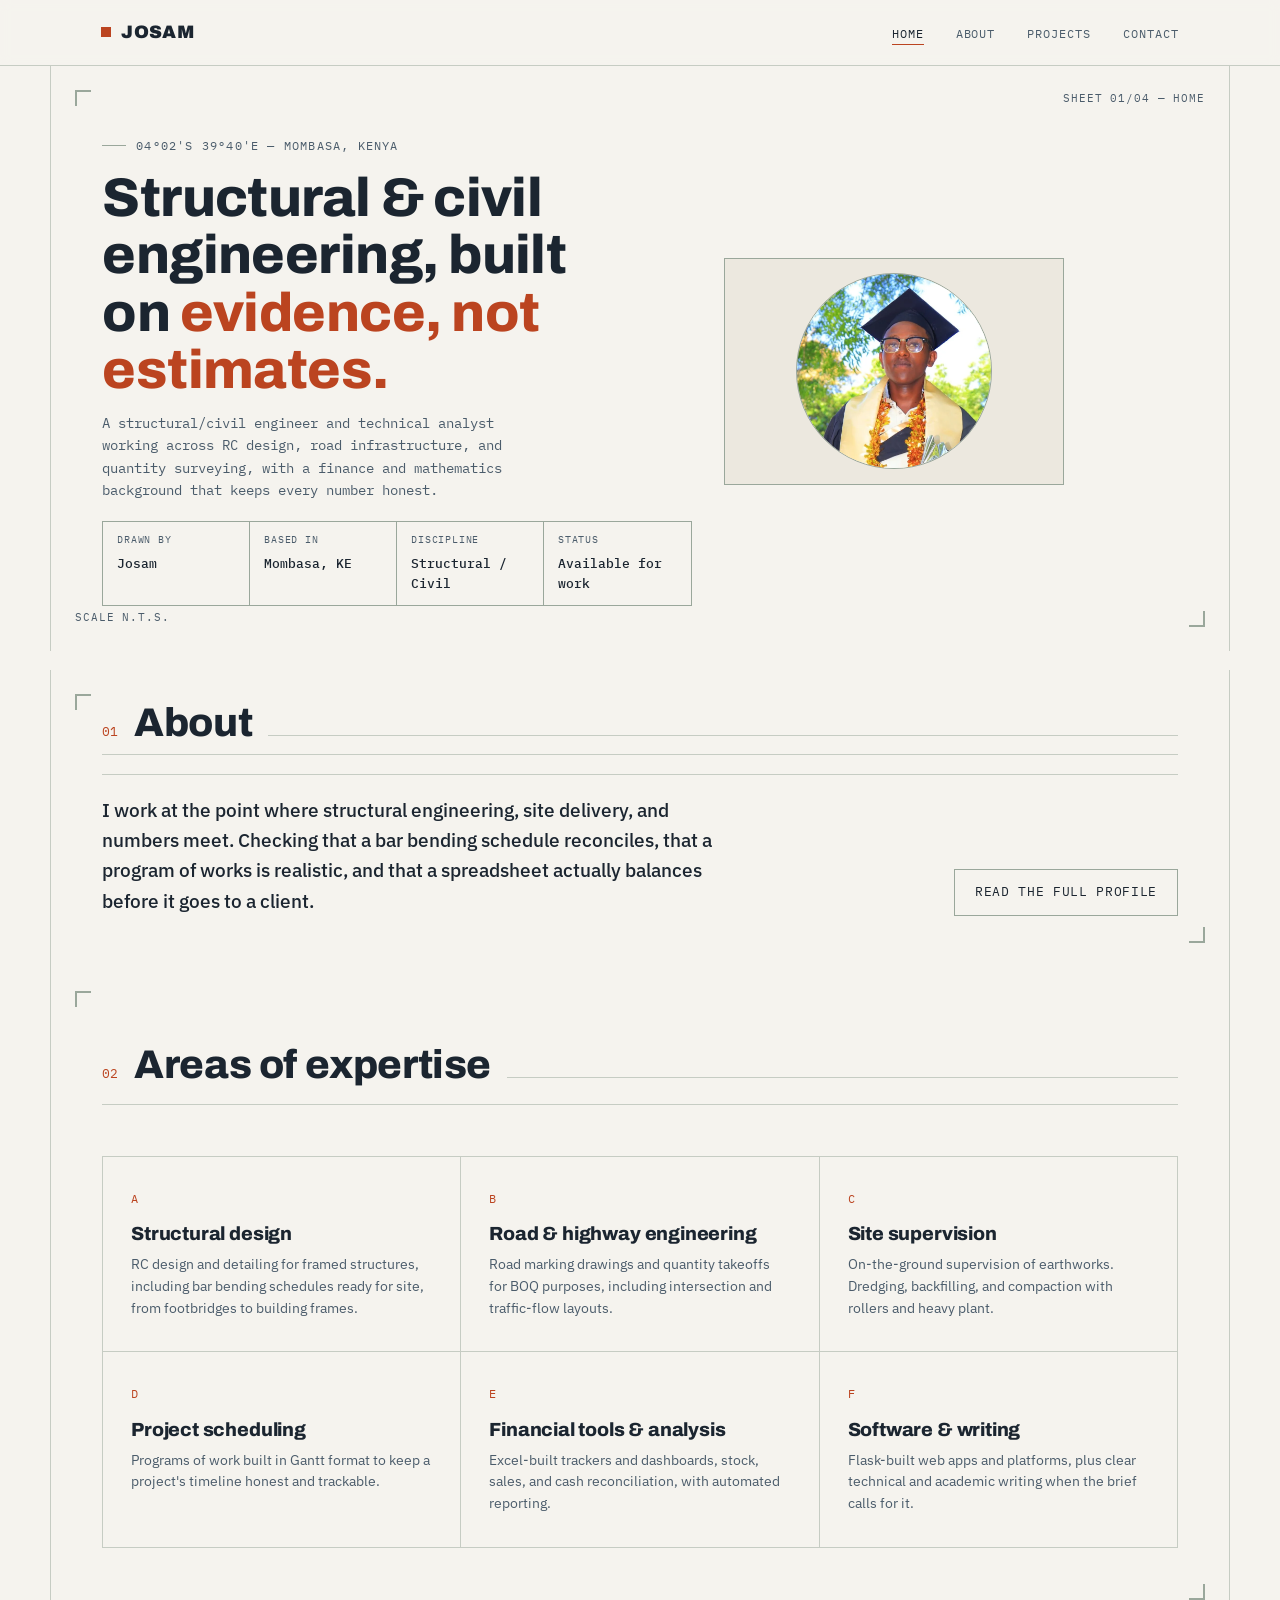
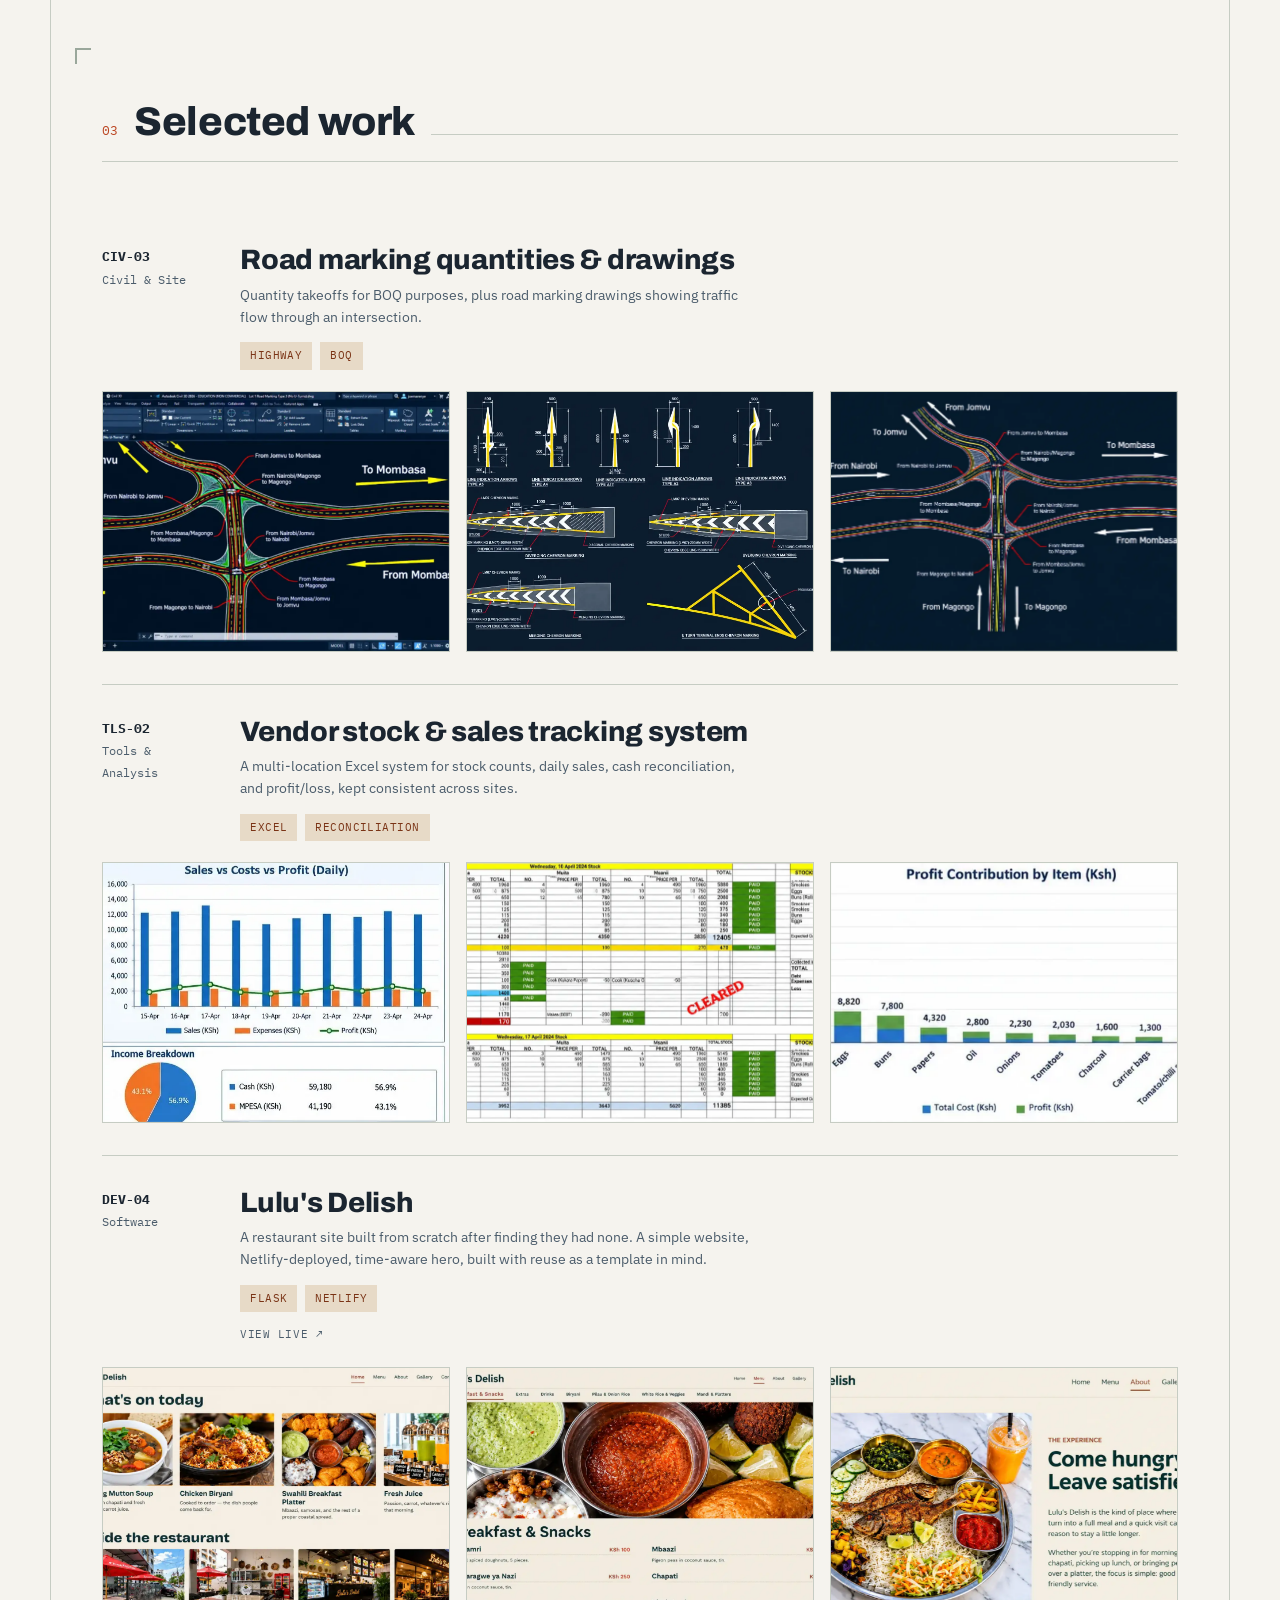
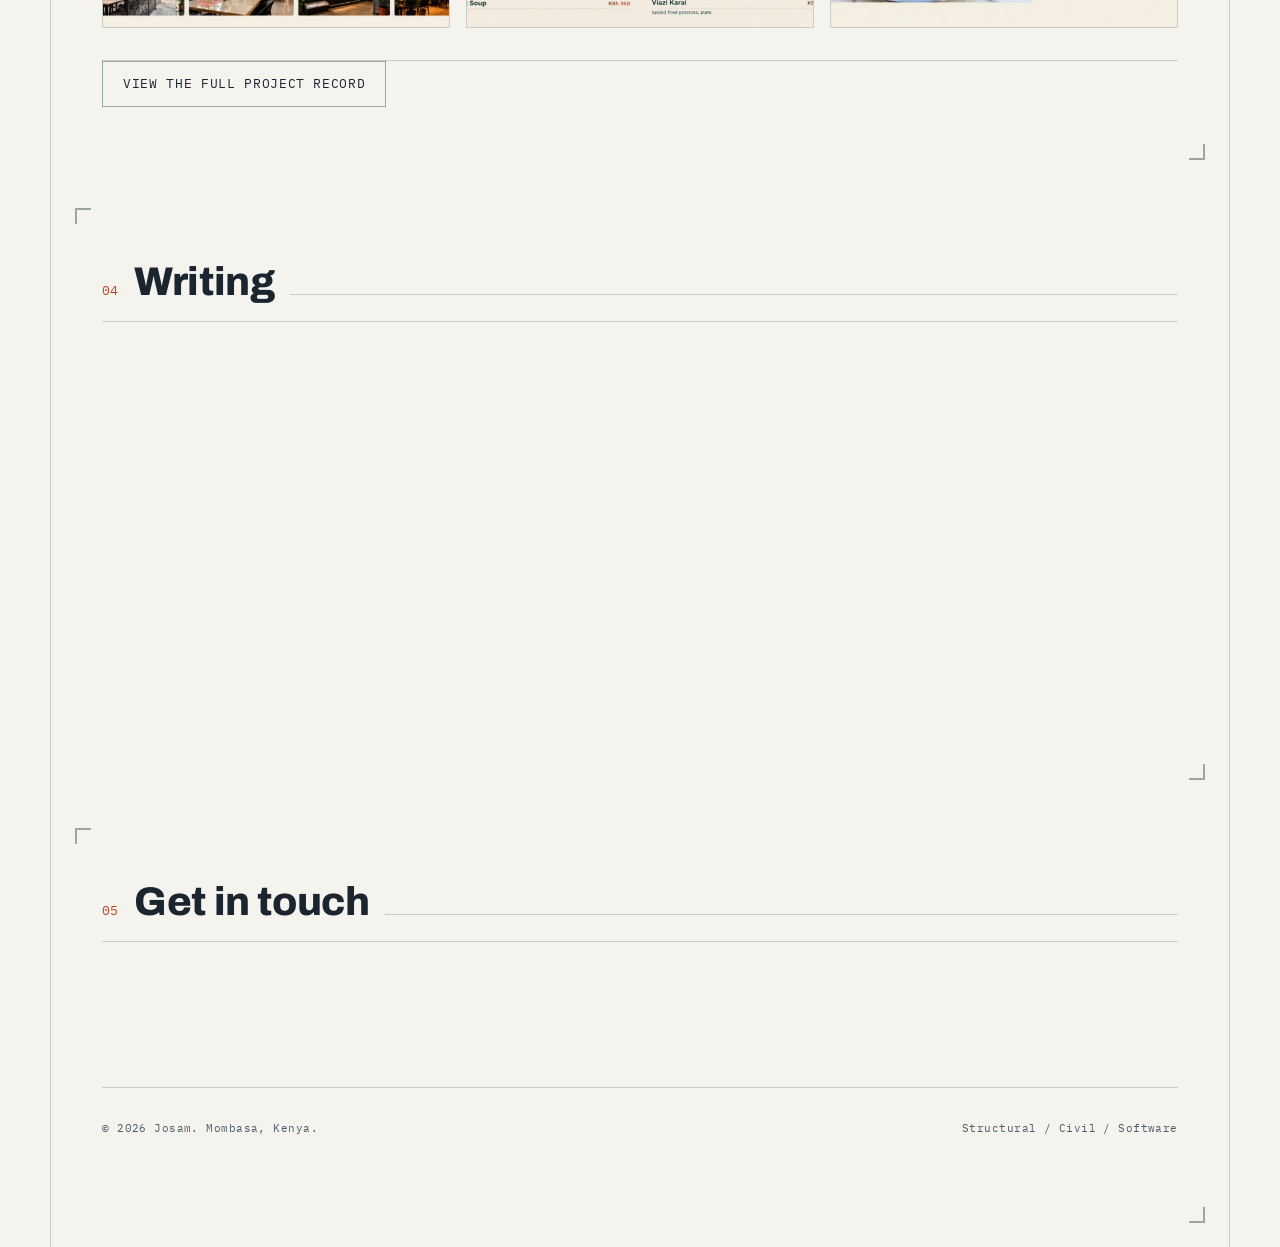
==== index.html @ 4366d073 "Add files via upload" ====
<!DOCTYPE html>
<html lang="en">
<head>
<meta charset="UTF-8">
<meta name="viewport" content="width=device-width, initial-scale=1.0">
<title>Josam — Structural &amp; Civil Engineer, Mombasa</title>
<link rel="icon" href="images/icons/favicon.png" sizes="any" />
<meta name="description" content="Portfolio of Josam — structural and civil engineer based in Mombasa, Kenya. RC design, road design, quantity surveying, and software builds.">
<meta name="author" content="Josam">
<link rel="canonical" href="https://josamkm.vercel.app/">

<!-- Open Graph -->
<meta property="og:type" content="website">
<meta property="og:title" content="Josam — Structural & Civil Engineer, Mombasa">
<meta property="og:description" content="Structural and civil engineer based in Mombasa, Kenya. RC design, road infrastructure, quantity surveying, and software builds.">
<meta property="og:image" content="https://josamkm.vercel.app/images/og-image.webp">
<meta property="og:image:width" content="1200">
<meta property="og:image:height" content="630">
<meta property="og:url" content="https://josamkm.vercel.app/">

<!-- Twitter Card -->
<meta name="twitter:card" content="summary_large_image">
<meta name="twitter:title" content="Josam — Structural & Civil Engineer, Mombasa">
<meta name="twitter:description" content="Structural and civil engineer based in Mombasa, Kenya. RC design, road infrastructure, quantity surveying, and software builds.">
<meta name="twitter:image" content="https://josamkm.vercel.app/images/og-image.webp">

<script type="application/ld+json">
{
  "@context": "https://schema.org",
  "@type": "Person",
  "name": "Josam",
  "url": "https://josamkm.vercel.app/",
  "image": "https://josamkm.vercel.app/images/josam-portrait.webp",
  "jobTitle": "Structural & Civil Engineer",
  "address": {
    "@type": "PostalAddress",
    "addressLocality": "Mombasa",
    "addressCountry": "KE"
  },
  "sameAs": [
    "https://www.linkedin.com/in/josam-kimani-977538251/",
    "https://x.com/JMichaelSclj",
    "https://cinemarunsdeep.com"
  ]
}
</script>
<link rel="preconnect" href="https://fonts.googleapis.com">
<link href="https://fonts.googleapis.com/css2?family=Archivo:wght@400..900&family=IBM+Plex+Sans:wght@400;500;600&family=IBM+Plex+Mono:wght@400;500;600&display=swap" rel="stylesheet">
<link rel="stylesheet" href="style.css">
<link rel="stylesheet" href="index.css">
</head>
<body>

<header class="site-header">
  <div class="nav-inner">
    <a class="brand" href="index.html"><span class="mark"></span>JOSAM</a>
    <button class="nav-toggle" id="navToggle" aria-label="Toggle menu" aria-expanded="false">
      <span class="bar"></span><span class="bar"></span><span class="bar"></span>
    </button>
    <nav>
      <ul id="navList">
        <li><a href="index.html">Home</a></li>
        <li><a href="about.html">About</a></li>
        <li><a href="projects.html">Projects</a></li>
        <li><a href="contact.html">Contact</a></li>
      </ul>
    </nav>
  </div>
</header>

<div class="above-fold">
<div class="sheet" id="top">
  <span class="sheet-tag">SHEET 01/04 — HOME</span>
  <span class="sheet-tag bottom-left">SCALE N.T.S.</span>

  <section class="hero">
    <div class="hero-grid">
      <div class="hero-text">
        <div class="coord mono">04°02'S 39°40'E — MOMBASA, KENYA</div>
        <h1>Structural &amp; civil engineering, built on <span class="accent-text">evidence, not estimates.</span></h1>
        <p class="hero-role mono">A structural/civil engineer and technical analyst working across RC design, road infrastructure, and quantity surveying, with a finance and mathematics background that keeps every number honest.</p>

        <div class="title-block">
          <div><div class="tb-label">Drawn by</div><div class="tb-value">Josam</div></div>
          <div><div class="tb-label">Based in</div><div class="tb-value">Mombasa, KE</div></div>
          <div><div class="tb-label">Discipline</div><div class="tb-value">Structural / Civil</div></div>
          <div><div class="tb-label">Status</div><div class="tb-value">Available for work</div></div>
        </div>
      </div>
      <div class="hero-figure">
        <div class="hero-portrait">
          <img src="images/josam-portrait.webp" alt="Portrait of Josam">
        </div>
      </div>
    </div>
  </section>
</div>

<!-- ABOUT TEASER -->
<div class="sheet fold-about">
  <section id="about-teaser">
    <div class="section-head">
      <span class="section-num">01</span>
      <h2>About</h2>
      <span class="rule"></span>
    </div>
    <div class="teaser-row reveal">
      <p class="lede">I work at the point where structural engineering, site delivery, and numbers meet. Checking that a bar bending schedule reconciles, that a program of works is realistic, and that a spreadsheet actually balances before it goes to a client.</p>
      <a class="btn" href="about.html">Read the full profile</a>
    </div>
  </section>
</div>
</div>

<!-- EXPERTISE (exclusive to Home) -->
<div class="sheet">
  <section id="expertise">
    <div class="section-head">
      <span class="section-num">02</span>
      <h2>Areas of expertise</h2>
      <span class="rule"></span>
    </div>
    <div class="expertise-grid reveal">
      <div class="expertise-card">
        <span class="num mono">A</span>
        <h3>Structural design</h3>
        <p>RC design and detailing for framed structures, including bar bending schedules ready for site, from footbridges to building frames.</p>
      </div>
      <div class="expertise-card">
        <span class="num mono">B</span>
        <h3>Road &amp; highway engineering</h3>
        <p>Road marking drawings and quantity takeoffs for BOQ purposes, including intersection and traffic-flow layouts.</p>
      </div>
      <div class="expertise-card">
        <span class="num mono">C</span>
        <h3>Site supervision</h3>
        <p>On-the-ground supervision of earthworks. Dredging, backfilling, and compaction with rollers and heavy plant.</p>
      </div>
      <div class="expertise-card">
        <span class="num mono">D</span>
        <h3>Project scheduling</h3>
        <p>Programs of work built in Gantt format to keep a project's timeline honest and trackable.</p>
      </div>
      <div class="expertise-card">
        <span class="num mono">E</span>
        <h3>Financial tools &amp; analysis</h3>
        <p>Excel-built trackers and dashboards, stock, sales, and cash reconciliation, with automated reporting.</p>
      </div>
      <div class="expertise-card">
        <span class="num mono">F</span>
        <h3>Software &amp; writing</h3>
        <p>Flask-built web apps and platforms, plus clear technical and academic writing when the brief calls for it.</p>
      </div>
    </div>
  </section>
</div>

<!-- PROJECTS HIGHLIGHTS -->
<div class="sheet">
  <section id="work-teaser">
    <div class="section-head">
      <span class="section-num">03</span>
      <h2>Selected work</h2>
      <span class="rule"></span>
    </div>

    <div class="project reveal">
      <div class="proj-sheet"><strong>CIV-03</strong>Civil &amp; Site</div>
      <div>
        <h3>Road marking quantities &amp; drawings</h3>
        <p>Quantity takeoffs for BOQ purposes, plus road marking drawings showing traffic flow through an intersection.</p>
        <div class="tags"><span class="tag">Highway</span><span class="tag">BOQ</span></div>
      </div>
      <div class="proj-gallery">
        <div class="proj-thumb"><img src="images/projects/civ-03-road-marking-1.webp" alt="Road marking drawing, image 1"></div>
        <div class="proj-thumb"><img src="images/projects/civ-03-road-marking-2.webp" alt="Road marking drawing, image 2"></div>
        <div class="proj-thumb"><img src="images/projects/civ-03-road-marking-3.webp" alt="Road marking drawing, image 3"></div>
      </div>
    </div>

    <div class="project reveal">
      <div class="proj-sheet"><strong>TLS-02</strong>Tools &amp; Analysis</div>
      <div>
        <h3>Vendor stock &amp; sales tracking system</h3>
        <p>A multi-location Excel system for stock counts, daily sales, cash reconciliation, and profit/loss, kept consistent across sites.</p>
        <div class="tags"><span class="tag">Excel</span><span class="tag">Reconciliation</span></div>
      </div>
      <div class="proj-gallery">
        <div class="proj-thumb"><img src="images/projects/tls-02-vendor-stock-tracker-1.webp" alt="Vendor stock tracker, image 1"></div>
        <div class="proj-thumb"><img src="images/projects/tls-02-vendor-stock-tracker-2.webp" alt="Vendor stock tracker, image 2"></div>
        <div class="proj-thumb"><img src="images/projects/tls-02-vendor-stock-tracker-3.webp" alt="Vendor stock tracker, image 3"></div>
      </div>
    </div>

    <div class="project reveal">
      <div class="proj-sheet"><strong>DEV-04</strong>Software</div>
      <div>
        <h3>Lulu's Delish</h3>
        <p>A restaurant site built from scratch after finding they had none. A simple website, Netlify-deployed, time-aware hero, built with reuse as a template in mind.</p>
        <div class="tags"><span class="tag">Flask</span><span class="tag">Netlify</span></div>
        <a class="proj-link" href="https://lulus-delish.netlify.app/" target="_blank" rel="noopener">View live ↗</a>
      </div>
      <div class="proj-gallery">
        <div class="proj-thumb"><img src="images/projects/dev-04-lulus-delish-1.webp" alt="Lulu's Delish website, image 1"></div>
        <div class="proj-thumb"><img src="images/projects/dev-04-lulus-delish-2.webp" alt="Lulu's Delish website, image 2"></div>
        <div class="proj-thumb"><img src="images/projects/dev-04-lulus-delish-3.webp" alt="Lulu's Delish website, image 3"></div>
      </div>
    </div>

    <div class="teaser-row reveal" style="border-top:none; padding-top:0;">
      <a class="btn" href="projects.html">View the full project record</a>
    </div>
  </section>
</div>

<!-- WRITING TEASER -->
<div class="sheet">
  <section id="writing-teaser" style="padding-top:0;">
    <div class="section-head" style="max-width:var(--content-max); margin-left:0;">
      <span class="section-num">04</span>
      <h2>Writing</h2>
      <span class="rule"></span>
    </div>
    <div class="writing-panel reveal">
      <div>
        <div class="coord mono">OFF THE DRAWING BOARD</div>
        <h3>Cinema Runs Deep</h3>
        <p>A film and pop culture blog covering superhero cinema, anime, and streaming originals. Analytical, opinion-driven, and written from a distinct Kenyan perspective.</p>
        <a class="btn" href="https://cinemarunsdeep.com" target="_blank" rel="noopener">Visit the blog</a>
      </div>
    </div>
  </section>
</div>

<!-- CONTACT TEASER -->
<div class="sheet">
  <section id="contact-teaser">
    <div class="section-head">
      <span class="section-num">05</span>
      <h2>Get in touch</h2>
      <span class="rule"></span>
    </div>
    <div class="teaser-row reveal">
      <p class="lede">Open to full-time roles and freelance engagements. From structural drawing, site work, financial tooling, or software builds.</p>
      <a class="btn" href="contact.html">Contact details</a>
    </div>
  </section>

  <footer class="site-footer">
    <span>© 2026 Josam. Mombasa, Kenya.</span>
    <span>Structural / Civil / Software</span>
  </footer>
</div>

<script src="script.js"></script>
</body>
</html>
---- style.css ----
/* ============================================
   Josam — Shared Foundation
   Tokens, header/nav, title-block, buttons,
   project-row pattern, reveal/page animations.
   Linked FIRST on every page, before the page's
   own stylesheet.
============================================ */

:root{
  /* ---- color tokens ---- */
  --paper:#F5F3EE;
  --paper-alt:#ECE8DF;
  --ink:#1B2530;
  --steel:#4B5C6B;
  --line:#C6CCC3;
  --line-strong:#9AA79B;
  --accent:#BB4420;
  --accent-soft:#E7DAC7;
  --white:#FFFFFF;

  /* ---- fluid type scale ---- */
  --step--1: clamp(0.78rem, 0.75rem + 0.15vw, 0.85rem);
  --step-0:  clamp(0.95rem, 0.9rem + 0.2vw, 1rem);
  --step-1:  clamp(1.15rem, 1.05rem + 0.4vw, 1.3rem);
  --step-2:  clamp(1.4rem, 1.2rem + 0.8vw, 1.75rem);
  --step-3:  clamp(1.8rem, 1.4rem + 1.6vw, 2.5rem);
  --step-4:  clamp(2.4rem, 1.6rem + 3.2vw, 4.5rem);

  /* ---- spacing scale ---- */
  --space-1: 0.4rem;
  --space-2: 0.8rem;
  --space-3: 1.2rem;
  --space-4: 2rem;
  --space-5: 3.2rem;
  --space-6: 4.8rem;
  --space-7: 6.4rem;
  --space-8: 9rem;

  --content-max: 1180px;
  --measure: 62ch;

  --dur-fast: 0.2s;
  --dur-med: 0.5s;
  --dur-page: 0.35s;
  --ease: cubic-bezier(.4,0,.2,1);
}

*{margin:0;padding:0;box-sizing:border-box;}
html{scroll-behavior:smooth;}
@media (prefers-reduced-motion: reduce){
  html{scroll-behavior:auto;}
  *{animation-duration:0.01ms !important; animation-iteration-count:1 !important; transition-duration:0.01ms !important;}
}
body{
  background:var(--paper);
  color:var(--ink);
  font-family:'IBM Plex Sans', sans-serif;
  font-size:var(--step-0);
  line-height:1.6;
  -webkit-font-smoothing:antialiased;
  opacity:0;
}
body.ready{
  opacity:1;
  transition:opacity var(--dur-page) var(--ease);
}
body.leaving{
  opacity:0;
  transition:opacity var(--dur-page) var(--ease);
}
.mono{font-family:'IBM Plex Mono', monospace;}
h1,h2,h3{
  font-family:'Archivo', sans-serif;
  font-weight:800;
  letter-spacing:-0.01em;
  line-height:1.05;
}
a{color:inherit;text-decoration:none;}
img{max-width:100%;display:block;}
ul{list-style:none;}

/* ===== Drawing-sheet frame ===== */
.sheet{
  position:relative;
  max-width:var(--content-max);
  margin:0 auto;
  padding:var(--space-6) var(--space-5);
  border-left:1px solid var(--line);
  border-right:1px solid var(--line);
}
.sheet::before,.sheet::after{
  content:'';
  position:absolute;
  width:14px;height:14px;
  border:2px solid var(--line-strong);
}
.sheet::before{top:24px;left:24px;border-right:none;border-bottom:none;}
.sheet::after{bottom:24px;right:24px;border-left:none;border-top:none;}
.sheet-tag{
  position:absolute;
  top:24px; right:24px;
  font-family:'IBM Plex Mono', monospace;
  font-size:11px;
  letter-spacing:0.08em;
  color:var(--steel);
  text-transform:uppercase;
}
.sheet-tag.bottom-left{top:auto; right:auto; bottom:24px; left:24px;}
@media (max-width:720px){ .sheet{padding:var(--space-5) var(--space-3);} }

/* ===== Header / nav ===== */
header.site-header{
  position:sticky; top:0; z-index:50;
  background:rgba(245,243,238,0.92);
  backdrop-filter:blur(6px);
  border-bottom:1px solid var(--line);
}
.nav-inner{
  max-width:var(--content-max); margin:0 auto;
  padding:18px var(--space-5);
  display:flex; align-items:center; justify-content:space-between;
}
.brand{
  font-family:'Archivo', sans-serif;
  font-weight:900;
  font-size:18px;
  letter-spacing:0.02em;
  display:flex; align-items:center; gap:10px;
}
.brand .mark{width:10px;height:10px;background:var(--accent);display:inline-block;}
nav ul{display:flex; gap:32px;}
nav a{
  position:relative;
  font-family:'IBM Plex Mono', monospace;
  font-size:12px;
  letter-spacing:0.08em;
  text-transform:uppercase;
  color:var(--steel);
  padding-bottom:4px;
}
nav a::after{
  content:'';
  position:absolute; left:0; bottom:0;
  width:100%; height:1px;
  background:var(--accent);
  transform:scaleX(0);
  transform-origin:left;
  transition:transform var(--dur-fast) var(--ease);
}
nav a:hover::after, nav a:focus-visible::after, nav a.active::after{transform:scaleX(1);}
nav a:hover, nav a:focus-visible, nav a.active{color:var(--ink);}
.nav-toggle{
  display:none;
  position:relative;
  width:32px; height:24px;
  background:none;
  border:none;
  padding:0;
  cursor:pointer;
  flex-shrink:0;
}
.nav-toggle .bar{
  position:absolute;
  left:0; right:0;
  height:2px;
  background:var(--ink);
  transition:transform var(--dur-fast) var(--ease), opacity var(--dur-fast) var(--ease), top var(--dur-fast) var(--ease);
}
.nav-toggle .bar:nth-child(1){top:2px;}
.nav-toggle .bar:nth-child(2){top:11px;}
.nav-toggle .bar:nth-child(3){top:20px;}
.nav-toggle[aria-expanded="true"] .bar:nth-child(1){top:11px; transform:rotate(45deg);}
.nav-toggle[aria-expanded="true"] .bar:nth-child(2){opacity:0;}
.nav-toggle[aria-expanded="true"] .bar:nth-child(3){top:11px; transform:rotate(-45deg);}
@media (max-width:720px){
  .nav-inner{padding:16px var(--space-3);}
  nav{order:2;}
  nav ul{
    position:absolute; top:100%; left:0; right:0;
    flex-direction:column; gap:0;
    background:var(--paper);
    border-bottom:1px solid var(--line);
    max-height:0; overflow:hidden;
    opacity:0;
    transform:translateY(-6px);
    transition:max-height 0.3s var(--ease), opacity 0.25s var(--ease), transform 0.25s var(--ease);
  }
  nav ul.open{max-height:320px; opacity:1; transform:translateY(0);}
  nav li{border-top:1px solid var(--line);}
  nav a{display:block; padding:16px var(--space-3);}
  .nav-toggle{display:block; order:3;}
}

/* ===== Title block (reused on Home hero) ===== */
.title-block{
  border:1px solid var(--line-strong);
  display:grid;
  grid-template-columns:repeat(4, 1fr);
  margin-top:var(--space-2);
}
.title-block > div{
  padding:16px 20px;
  border-right:1px solid var(--line-strong);
  border-top:1px solid var(--line-strong);
}
.title-block > div:nth-child(4n){border-right:none;}
.title-block > div:nth-child(-n+4){border-top:none;}
.tb-label{
  font-family:'IBM Plex Mono', monospace;
  font-size:10px; letter-spacing:0.08em; text-transform:uppercase; color:var(--steel);
  margin-bottom:6px;
}
.tb-value{font-family:'IBM Plex Mono', monospace; font-size:14px; font-weight:500;}
@media (max-width:720px){
  .title-block{grid-template-columns:repeat(2,1fr);}
  .title-block > div:nth-child(-n+4){border-top:1px solid var(--line-strong);}
  .title-block > div:nth-child(-n+2){border-top:none;}
  .title-block > div:nth-child(2n){border-right:none;}
}

/* ===== Section headers (numbered) ===== */
.section-head{
  display:flex; align-items:baseline; gap:16px;
  margin-bottom:var(--space-5);
  border-bottom:1px solid var(--line);
  padding-bottom:18px;
}
.section-num{font-family:'IBM Plex Mono', monospace; font-size:13px; color:var(--accent);}
.section-head h2{font-size:var(--step-3);}
.section-head .rule{flex:1; height:1px; background:var(--line);}

/* ===== Buttons ===== */
.btn{
  display:inline-flex; align-items:center; gap:10px;
  font-family:'IBM Plex Mono', monospace;
  font-size:13px; letter-spacing:0.05em; text-transform:uppercase;
  color:var(--ink);
  border:1px solid var(--line-strong);
  padding:12px 20px;
  transition:border-color var(--dur-fast) var(--ease), color var(--dur-fast) var(--ease), background var(--dur-fast) var(--ease);
}
.btn:hover, .btn:focus-visible{border-color:var(--accent); color:var(--accent);}
.btn--ghost{background:none;}
a:focus-visible, button:focus-visible{outline:2px solid var(--accent); outline-offset:3px;}

/* ===== Project row (meta + text on top, full-width image gallery below) ===== */
.project{
  display:grid;
  grid-template-columns:110px 1fr;
  gap:8px 28px;
  padding:var(--space-4) 0;
  border-bottom:1px solid var(--line);
}
.project:first-of-type{border-top:1px solid var(--line);}
.proj-sheet{font-family:'IBM Plex Mono', monospace; font-size:12px; color:var(--steel); line-height:1.8;}
.proj-sheet strong{display:block; color:var(--ink); font-size:13px;}
.project h3{font-size:var(--step-2); margin-bottom:10px;}
.project p{color:var(--steel); max-width:64ch; margin-bottom:14px; font-size:var(--step--1);}
.tags{display:flex; flex-wrap:wrap; gap:8px;}
.tag{
  font-family:'IBM Plex Mono', monospace;
  font-size:11px; text-transform:uppercase; letter-spacing:0.04em;
  background:var(--accent-soft); color:#7A3315;
  padding:5px 10px;
}
.proj-link{
  display:inline-flex; align-items:center; gap:6px;
  margin-top:14px;
  font-family:'IBM Plex Mono', monospace;
  font-size:11px; text-transform:uppercase; letter-spacing:0.05em;
  color:var(--steel);
  border-bottom:1px solid transparent;
  transition:color var(--dur-fast) var(--ease), border-color var(--dur-fast) var(--ease);
}
.proj-link:hover, .proj-link:focus-visible{color:var(--accent); border-color:var(--accent);}
.proj-gallery{
  grid-column:1 / -1;
  display:grid;
  grid-template-columns:repeat(3, 1fr);
  gap:16px;
  margin-top:var(--space-2);
}
.proj-thumb{
  position:relative;
  aspect-ratio:4/3;
  overflow:hidden;
  background:var(--paper-alt);
  border:1px solid var(--line);
}
.proj-thumb img{
  width:100%; height:100%; object-fit:cover;
  image-rendering:auto;
  backface-visibility:hidden;
  -webkit-backface-visibility:hidden;
  transform:translateZ(0) scale(1);
  transition:transform var(--dur-med) var(--ease);
}
.proj-thumb:hover img{transform:translateZ(0) scale(1.05);}
.proj-gallery .proj-thumb:nth-child(1){transition-delay:0.05s;}
.proj-gallery .proj-thumb:nth-child(2){transition-delay:0.12s;}
.proj-gallery .proj-thumb:nth-child(3){transition-delay:0.19s;}
@media (max-width:640px){
  .project{grid-template-columns:1fr; gap:6px;}
  .proj-gallery{grid-template-columns:1fr; gap:12px;}
}

/* ===== Footer ===== */
footer.site-footer{
  padding:var(--space-4) 0;
  border-top:1px solid var(--line);
  display:flex; justify-content:space-between; align-items:center;
  font-family:'IBM Plex Mono', monospace;
  font-size:11px; color:var(--steel);
  letter-spacing:0.04em;
}
@media (max-width:640px){ footer.site-footer{flex-direction:column; gap:8px; text-align:center;} }

/* ===== Reveal-on-scroll ===== */
.reveal{opacity:0; transform:translateY(16px); transition:opacity var(--dur-med) var(--ease), transform var(--dur-med) var(--ease);}
.reveal.in-view{opacity:1; transform:translateY(0);}
.reveal .proj-thumb{opacity:0; transition:opacity var(--dur-med) var(--ease) 0.05s;}
.reveal.in-view .proj-thumb{opacity:1;}

/* ===== One-time draw-in for hero linework ===== */
.draw-line{
  stroke:currentColor; stroke-width:1; fill:none;
  stroke-dasharray:1000; stroke-dashoffset:1000;
  animation:draw 1.6s var(--ease) forwards 0.2s;
}
@keyframes draw{ to{stroke-dashoffset:0;} }
---- index.css ----
/* ============================================
   Home page — hero, expertise grid, teaser rows
============================================ */

.above-fold{
  min-height:100svh;
  display:flex;
  flex-direction:column;
  justify-content:center;
  gap:var(--space-3);
}
.above-fold .sheet{
  flex:none;
  width:100%;
  max-width:var(--content-max);
  margin-left:auto;
  margin-right:auto;
}

#top{padding-top:var(--space-5); padding-bottom:var(--space-4);}
#top .hero{padding-top:var(--space-3); padding-bottom:var(--space-2);}
#top .hero-grid{gap:var(--space-4);}
#top .coord{margin-bottom:14px;}
#top .hero h1{font-size:clamp(1.9rem, 1.3rem + 2.8vw, 3.4rem); margin-bottom:14px;}
#top .hero-role{margin-bottom:var(--space-3); font-size:14px;}
#top .title-block{margin-top:6px;}
#top .title-block > div{padding:10px 14px;}
#top .tb-value{font-size:13px;}
#top .hero-figure{max-width:340px;}

.fold-about{padding-top:var(--space-4); padding-bottom:var(--space-5);}
.fold-about .section-head{margin-bottom:var(--space-3); padding-bottom:10px;}
.fold-about .teaser-row{padding-top:var(--space-3);}
.fold-about .lede{font-size:16px;}

.hero{padding-top:var(--space-7); padding-bottom:var(--space-5);}

.hero-grid{
  display:grid;
  grid-template-columns:1.3fr 1fr;
  gap:var(--space-5);
  align-items:center;
}
.hero-figure{
  position:relative;
  border:1px solid var(--line-strong);
  aspect-ratio:3/2;
  width:100%;
  display:flex;
  align-items:center;
  justify-content:center;
  background:var(--paper-alt);
}
.hero-portrait{
  width:58%;
  aspect-ratio:1/1;
  border-radius:50%;
  overflow:hidden;
  border:1px solid var(--line-strong);
  background:var(--paper);
}
.hero-portrait img{width:100%; height:100%; object-fit:cover; display:block;}
@media (max-width:900px){
  .hero-grid{grid-template-columns:1fr;}
  .hero-figure{
    order:-1;
    justify-self:center;
    margin-bottom:var(--space-3);
    width:min(100%, 360px);
  }
  .hero-portrait{width:52%;}
}
.coord{
  font-size:12px; letter-spacing:0.1em; color:var(--steel); text-transform:uppercase;
  margin-bottom:28px; display:flex; align-items:center; gap:10px;
}
.coord::before{content:''; width:24px; height:1px; background:var(--line-strong);}
.hero h1{font-size:var(--step-4); max-width:14ch; margin-bottom:20px;}
.hero h1 .accent-text{color:var(--accent);}
.hero-role{font-size:15px; color:var(--steel); max-width:52ch; margin-bottom:var(--space-4);}

/* ===== Teaser row (About / Contact) ===== */
.teaser-row{
  display:flex; justify-content:space-between; align-items:flex-end; gap:32px; flex-wrap:wrap;
  border-top:1px solid var(--line);
  padding-top:var(--space-4);
}
.teaser-row .lede{font-size:19px; font-weight:500; max-width:56ch;}

/* ===== Expertise grid ===== */
.expertise-grid{
  display:grid; grid-template-columns:repeat(3, 1fr); gap:1px;
  background:var(--line); border:1px solid var(--line);
}
.expertise-card{background:var(--paper); padding:32px 28px; transition:background var(--dur-fast) var(--ease);}
.expertise-card:hover{background:var(--paper-alt);}
.expertise-card .num{font-size:12px; color:var(--accent); margin-bottom:16px; display:block;}
.expertise-card h3{font-size:19px; margin-bottom:10px;}
.expertise-card p{font-size:14px; color:var(--steel); line-height:1.55;}
@media (max-width:820px){.expertise-grid{grid-template-columns:1fr;}}

/* ===== Writing panel ===== */
.writing-panel{
  background:var(--ink); color:var(--paper);
  padding:56px; display:flex; align-items:center;
}
.writing-panel .coord{color:#8FA0AC;}
.writing-panel .coord::before{background:#5A6C78;}
.writing-panel h3{font-size:clamp(24px,3.4vw,34px); margin-bottom:14px; color:var(--white);}
.writing-panel p{color:#B9C3CA; margin-bottom:22px; max-width:52ch;}
.writing-panel .btn{color:var(--white); border-color:#5A6C78;}
.writing-panel .btn:hover{border-color:var(--accent); background:rgba(187,68,32,0.15); color:var(--white);}
@media (max-width:820px){.writing-panel{padding:36px 24px;}}
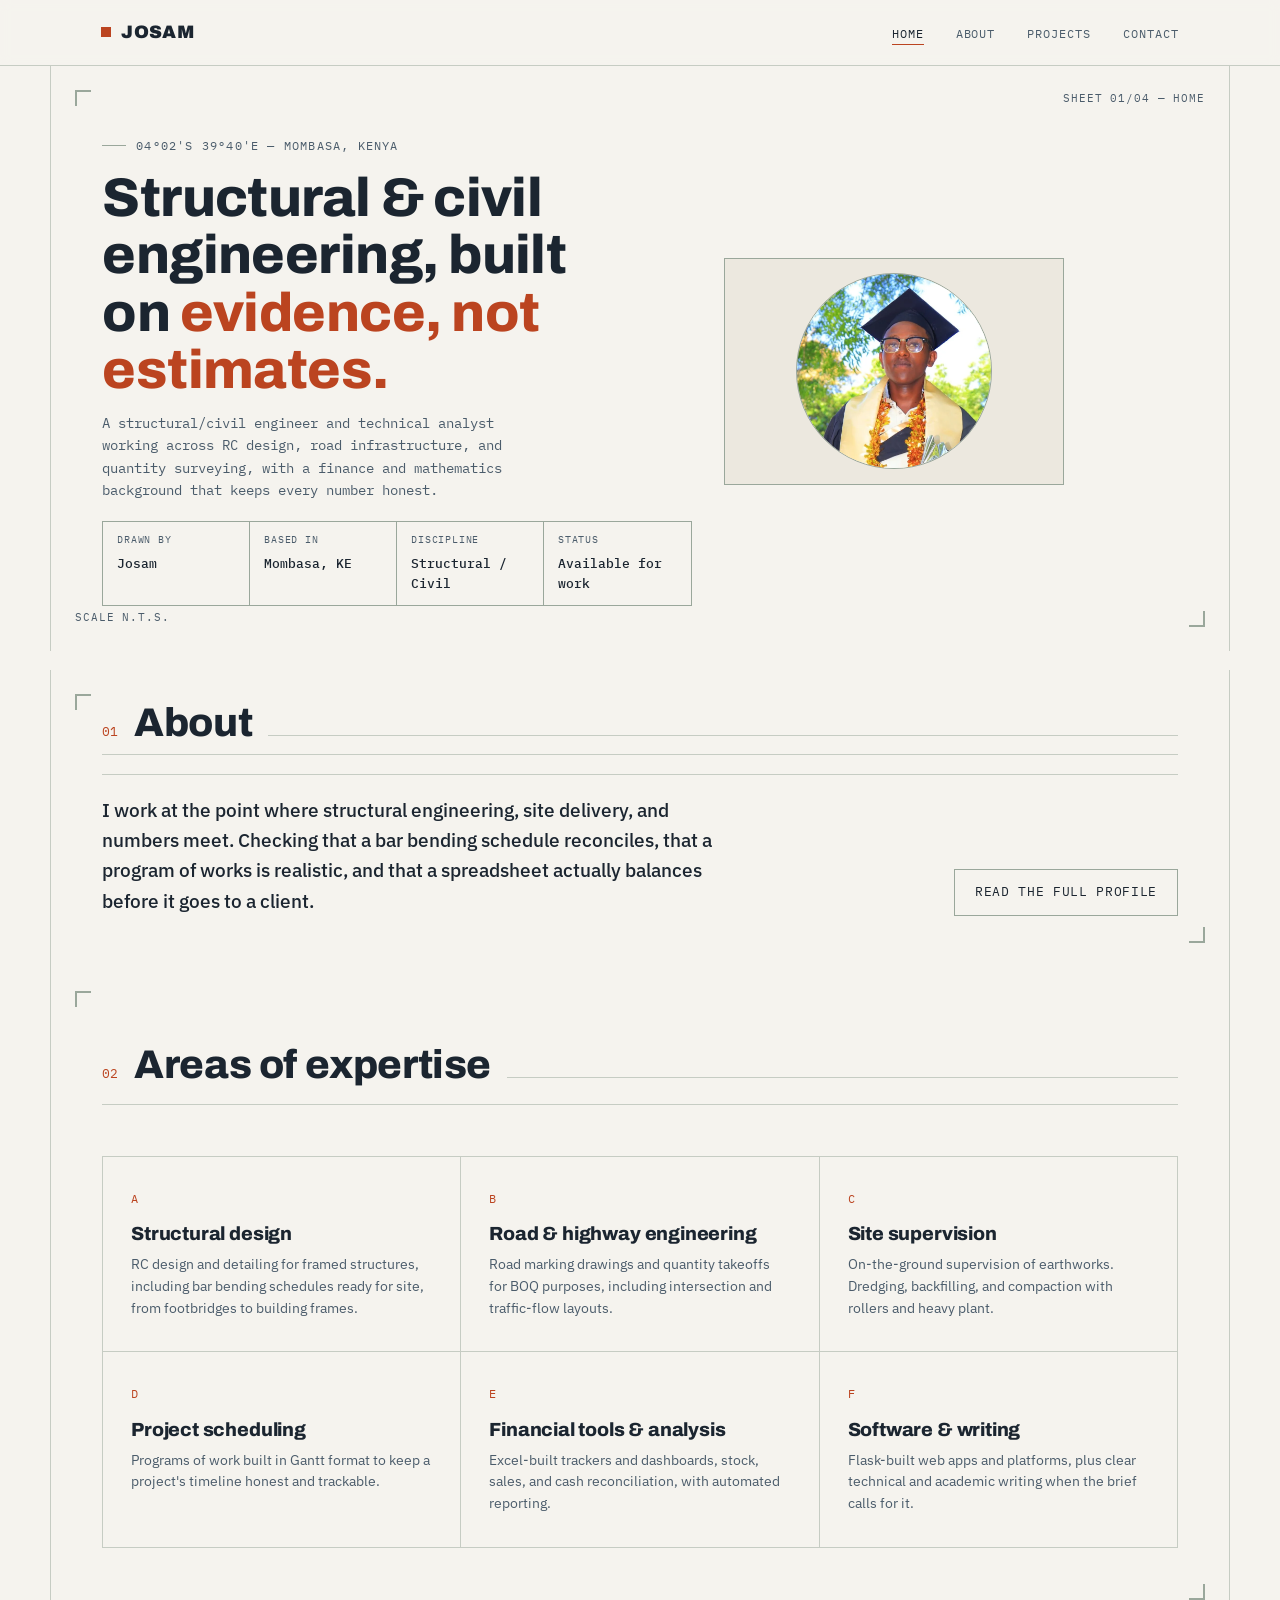
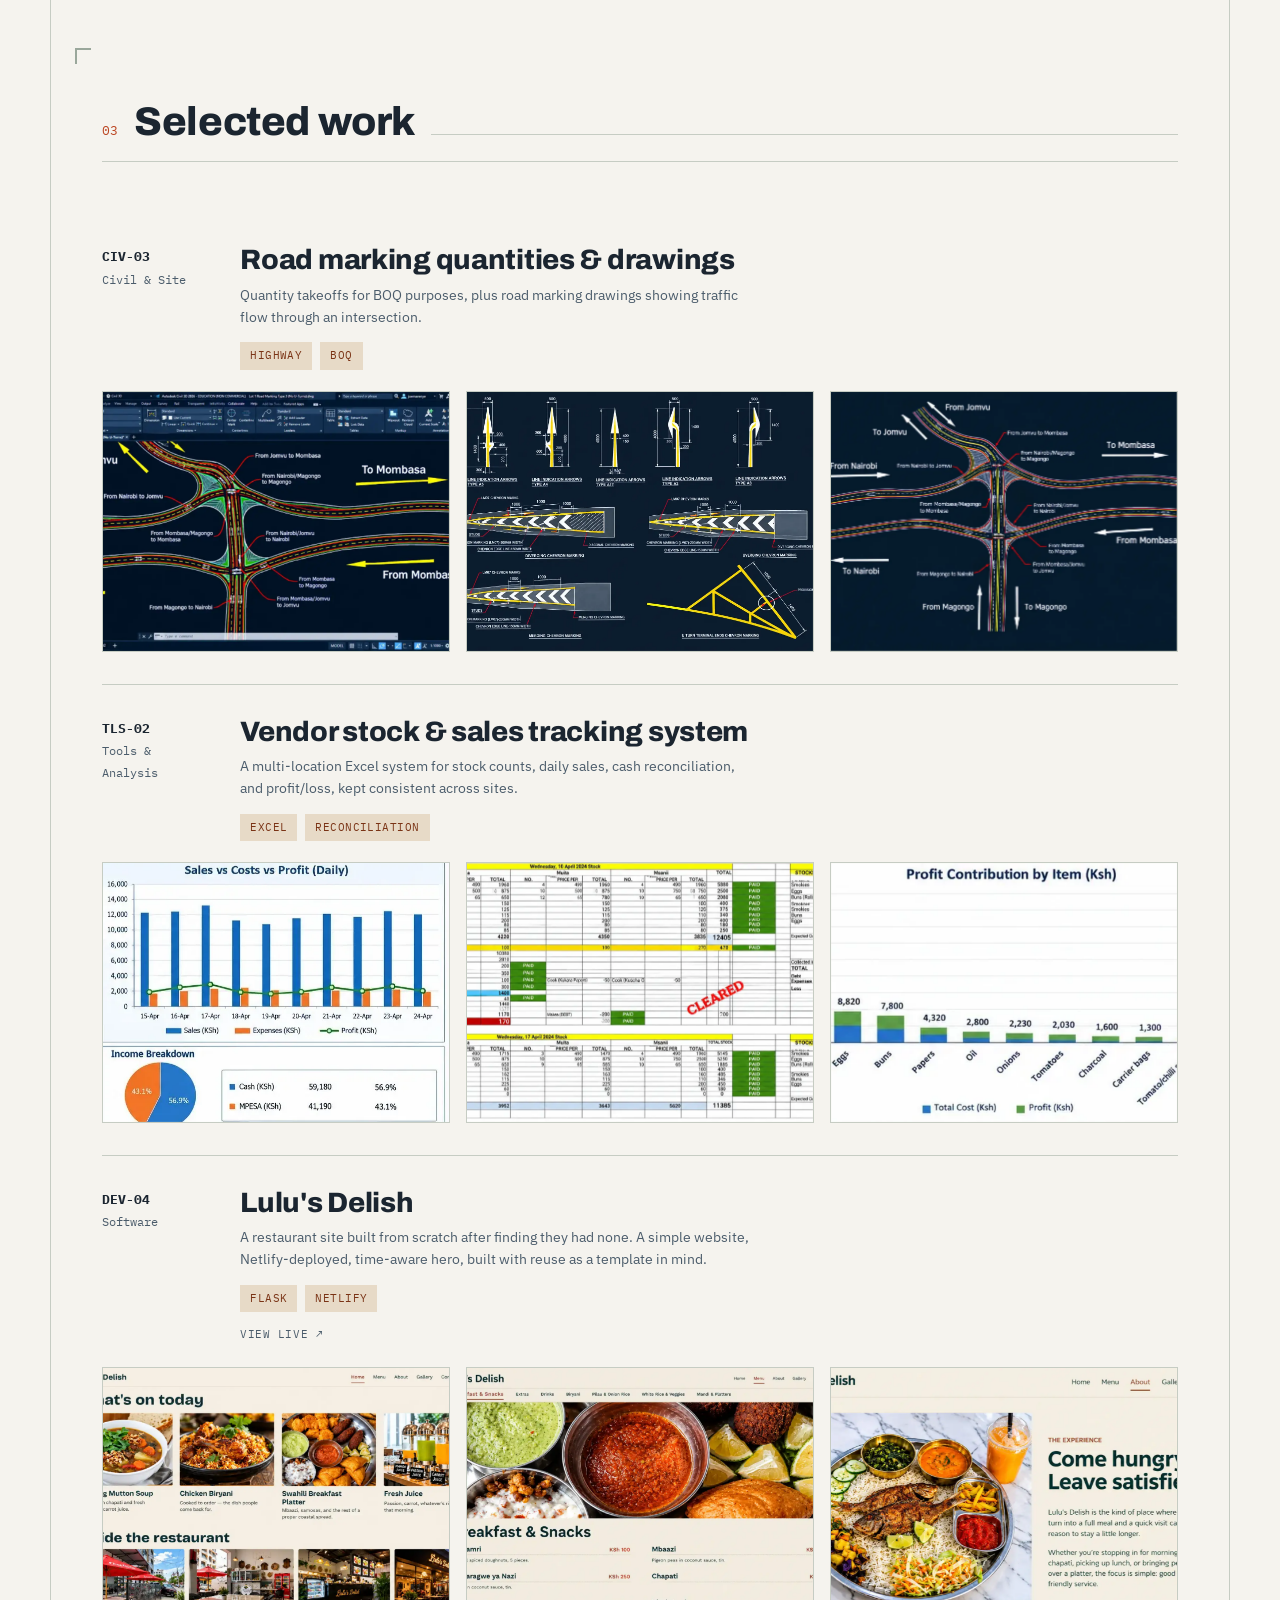
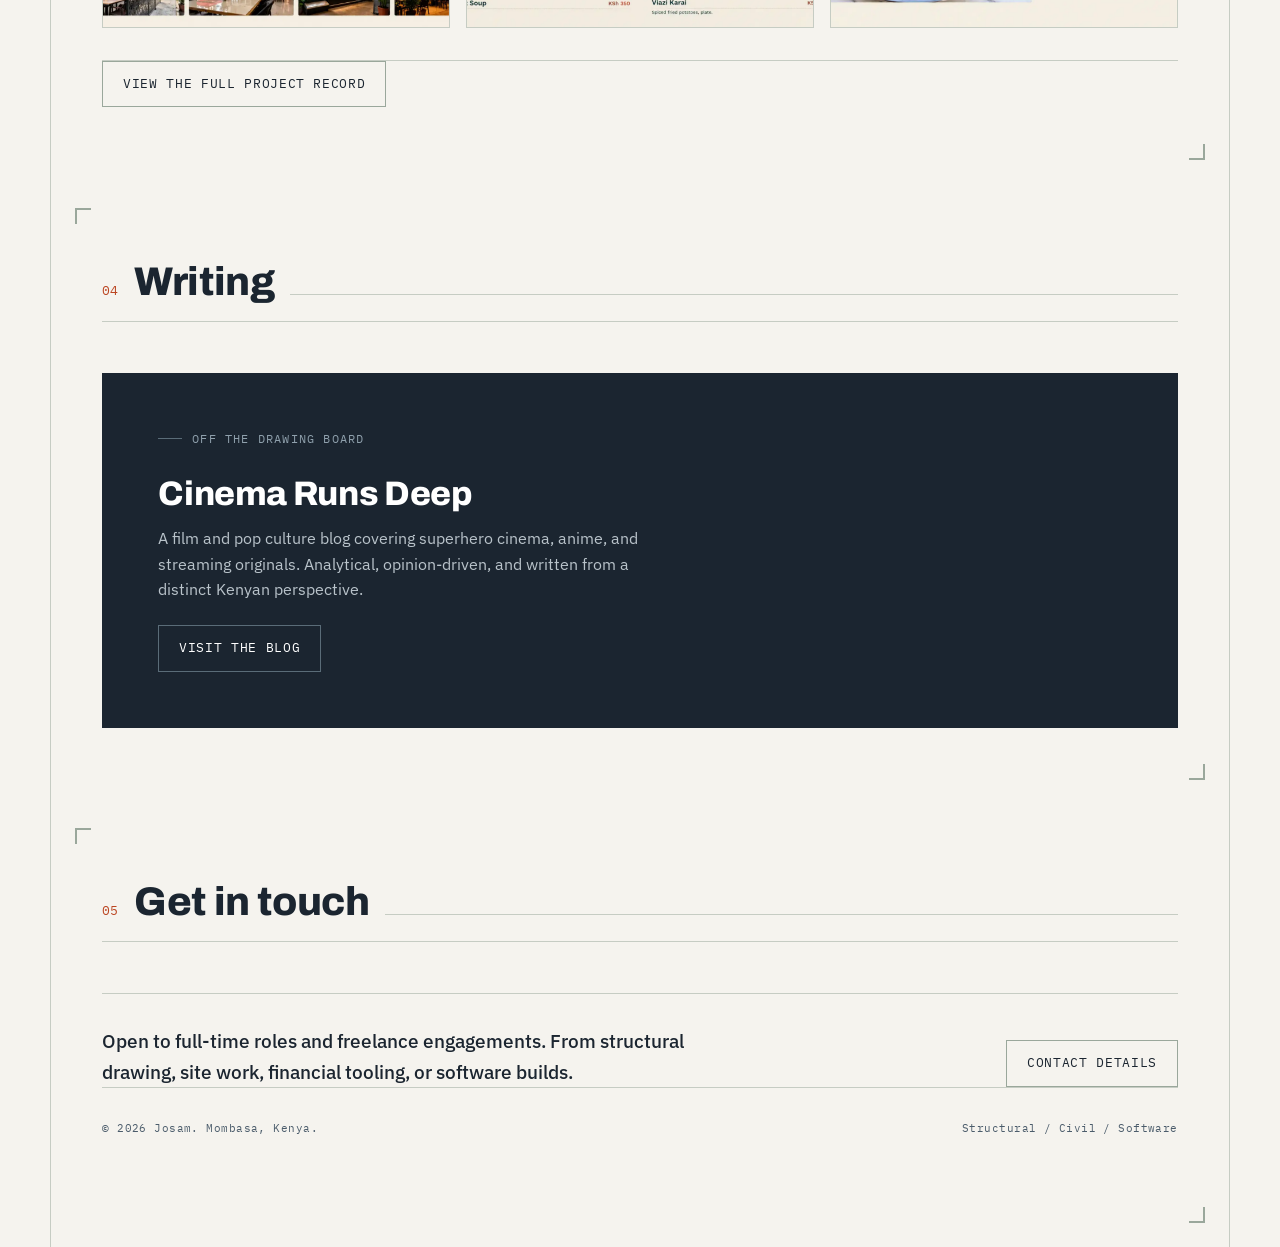
==== commit 3f881254: "Add files via upload" ====
--- a/index.html
+++ b/index.html
@@ -13,7 +13,7 @@
 <meta property="og:type" content="website">
 <meta property="og:title" content="Josam — Structural & Civil Engineer, Mombasa">
 <meta property="og:description" content="Structural and civil engineer based in Mombasa, Kenya. RC design, road infrastructure, quantity surveying, and software builds.">
-<meta property="og:image" content="https://josamkm.vercel.app/images/og-image.webp">
+<meta property="og:image" content="https://josamkm.vercel.app/images/og-image.jpg">
 <meta property="og:image:width" content="1200">
 <meta property="og:image:height" content="630">
 <meta property="og:url" content="https://josamkm.vercel.app/">
@@ -22,7 +22,7 @@
 <meta name="twitter:card" content="summary_large_image">
 <meta name="twitter:title" content="Josam — Structural & Civil Engineer, Mombasa">
 <meta name="twitter:description" content="Structural and civil engineer based in Mombasa, Kenya. RC design, road infrastructure, quantity surveying, and software builds.">
-<meta name="twitter:image" content="https://josamkm.vercel.app/images/og-image.webp">
+<meta name="twitter:image" content="https://josamkm.vercel.app/images/og-image.jpg">
 
 <script type="application/ld+json">
 {
